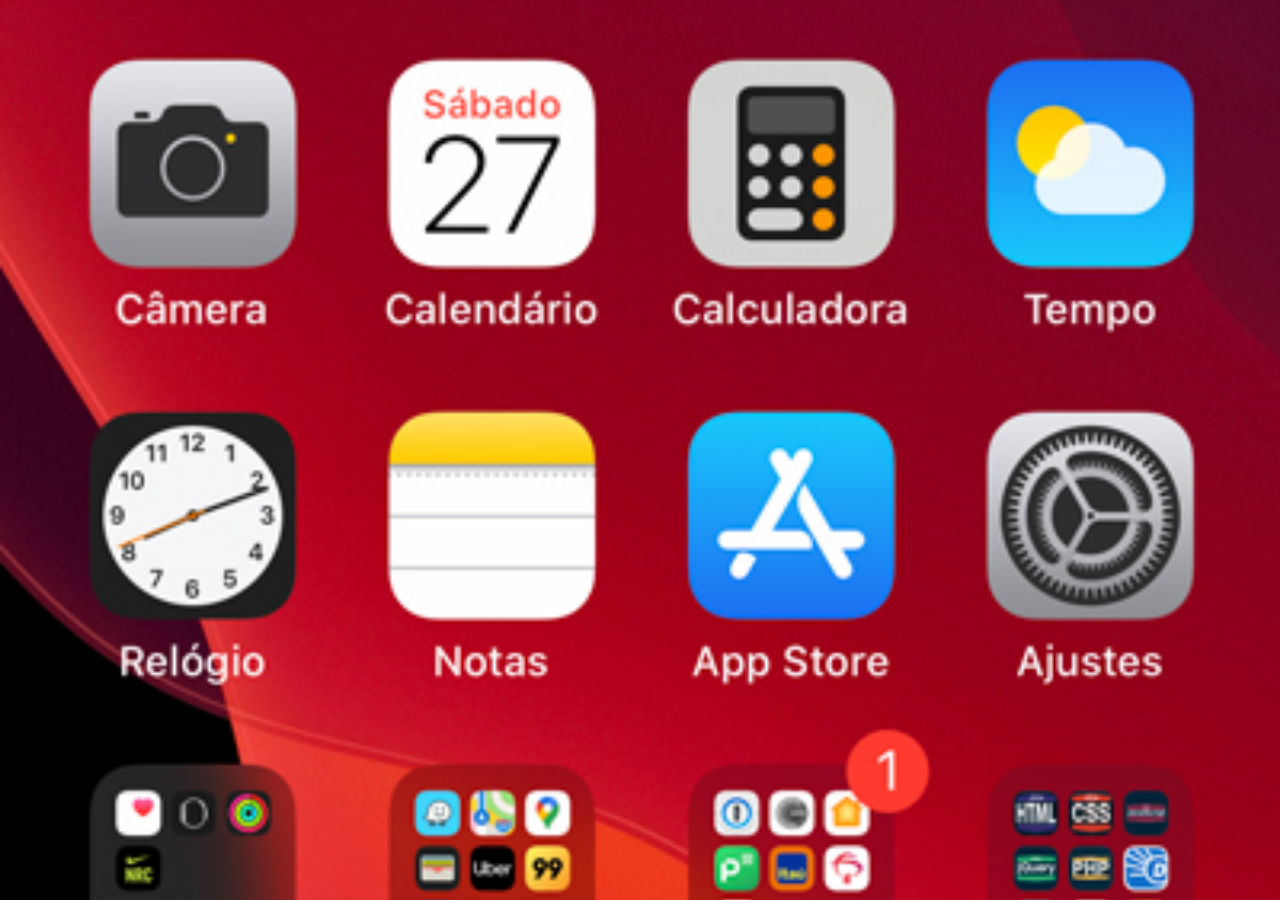
==== home.html @ 528e5423 "Criei a tela home" ====
<!DOCTYPE html>
<html lang="pt-br">
<head>
    <meta charset="UTF-8">
    <meta name="viewport" content="width=device-width, initial-scale=1.0">
    <title>Home</title>
</head>
<style>
*{
    margin: 0px;
    padding: 0px;

}
body{
    height: 100vh;
    width: 100vw;
    background: black url('imagens/tela-home.jpg') no-repeat top  center;
    background-size: cover;
}

</style>

<body>
    

</body>
</html>
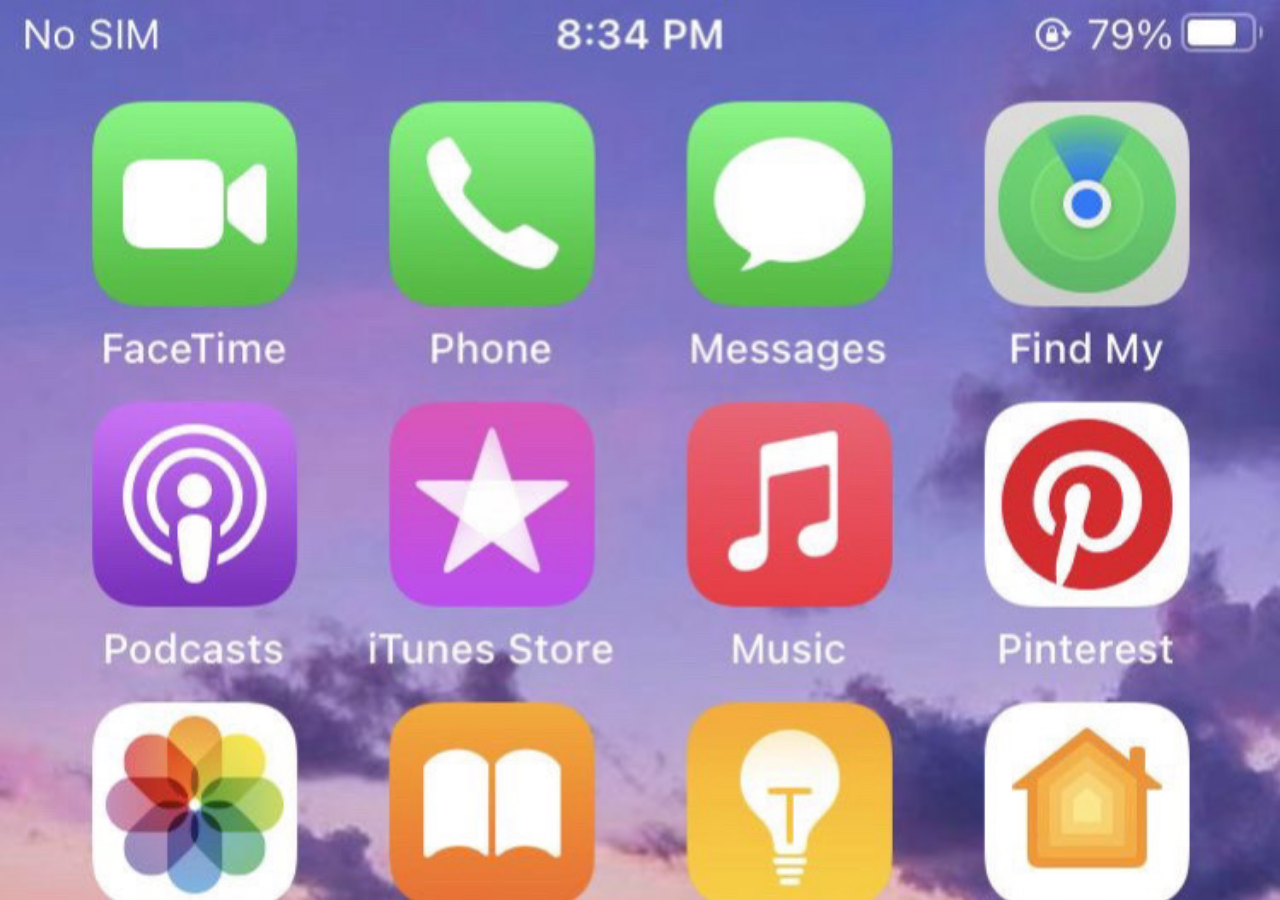
==== commit b9fe7bc7: "adicionando links nos botões" ====
--- a/home.html
+++ b/home.html
@@ -14,7 +14,7 @@
 body{
     height: 100vh;
     width: 100vw;
-    background: black url('imagens/tela-home.jpg') no-repeat top  center;
+    background: black url('imagens/tela-home1.JPEG') no-repeat top  center;
     background-size: cover;
 }
 
